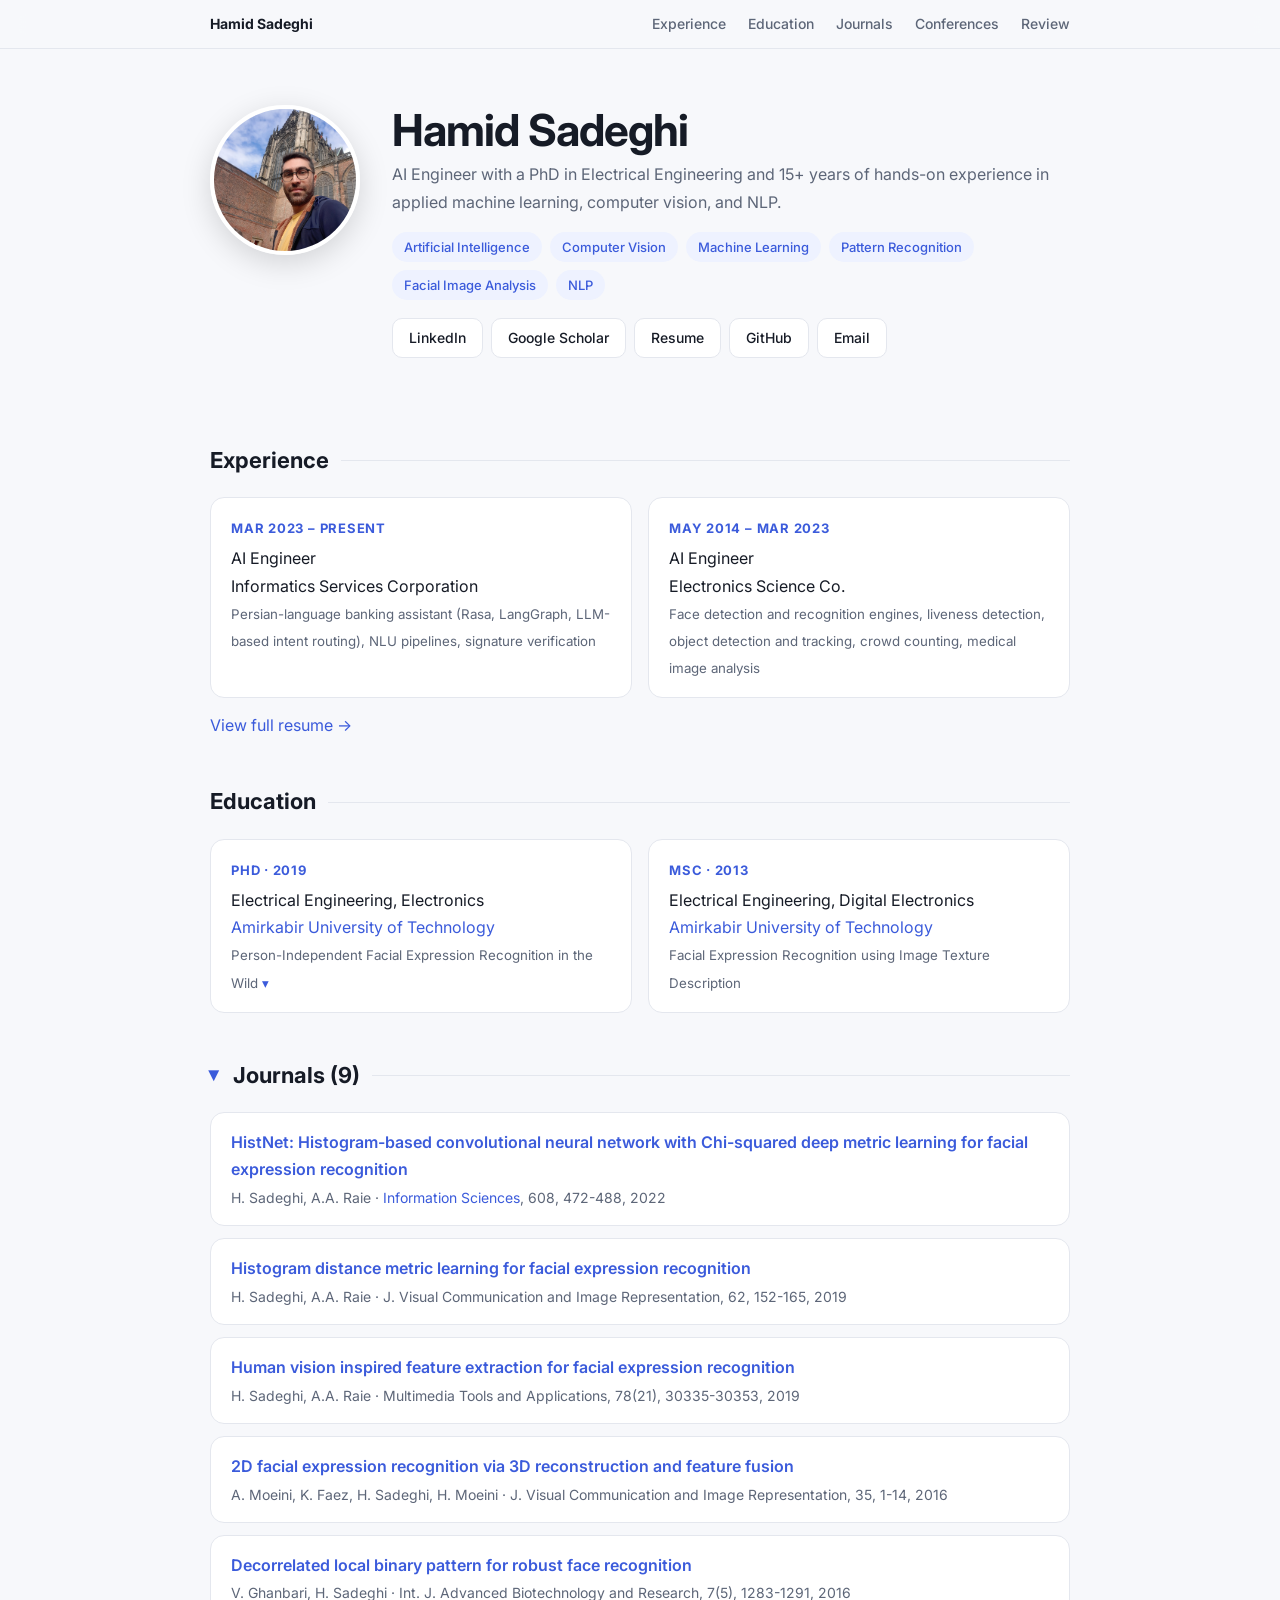
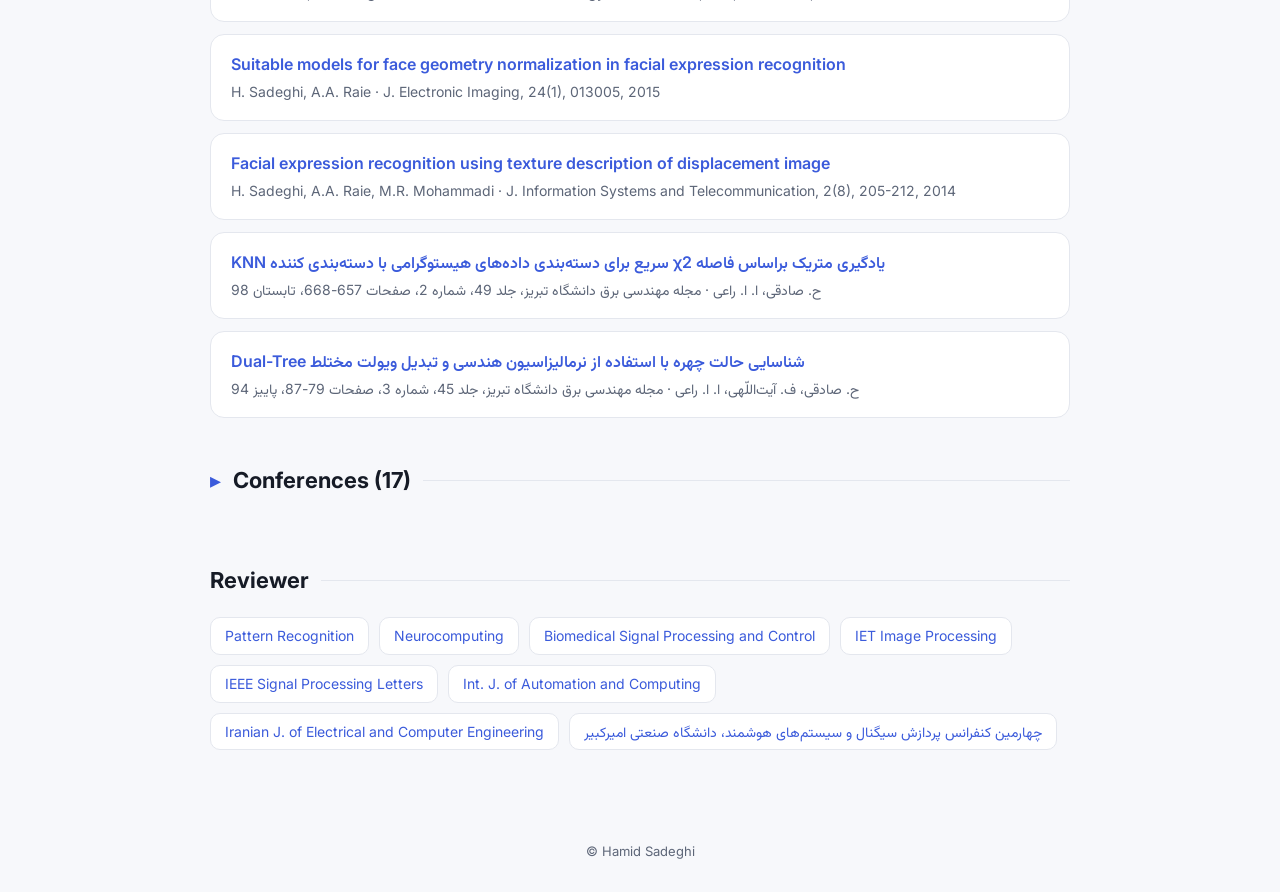
==== index.html @ 0c079925 "Update index.html" ====
<!DOCTYPE html>
<html lang="en">
<head>
<meta charset="utf-8">
<meta name="google-site-verification" content="cqQcz8V1ty5s8wyBF8rBsdcqiaj-2mbiNQ55920vi58" />
<meta name="viewport" content="width=device-width, initial-scale=1">
<title>Hamid Sadeghi – AI Engineer</title>
<meta name="description" content="Hamid Sadeghi, AI Engineer with a PhD in Electrical Engineering. 15+ years in machine learning, computer vision, and NLP. Publications, education, and links.">
<link rel="canonical" href="https://hamidsadeghi68.github.io/">
<meta property="og:type" content="website">
<meta property="og:title" content="Hamid Sadeghi – AI Engineer">
<meta property="og:description" content="AI Engineer with a PhD in Electrical Engineering and 15+ years of experience in machine learning, computer vision, and NLP.">
<meta property="og:url" content="https://hamidsadeghi68.github.io/">
<meta property="og:image" content="https://hamidsadeghi68.github.io/images/hamid.jpg">
<meta name="twitter:card" content="summary">
<link rel="icon" href="data:image/svg+xml,<svg xmlns='http://www.w3.org/2000/svg' viewBox='0 0 100 100'><rect width='100' height='100' rx='22' fill='%233b5bdb'/><text x='50' y='67' font-size='46' font-family='Arial' font-weight='700' text-anchor='middle' fill='white'>HS</text></svg>">
<script type="application/ld+json">{"@context":"https://schema.org","@type":"Person","name":"Hamid Sadeghi","jobTitle":"AI Engineer","url":"https://hamidsadeghi68.github.io/","alumniOf":"Amirkabir University of Technology","sameAs":["https://www.linkedin.com/in/hamidsadeghi68/","https://github.com/hamidsadeghi68","https://scholar.google.com/citations?user=UefF-PMAAAAJ"]}</script>
<link rel="preconnect" href="https://fonts.googleapis.com">
<link rel="preconnect" href="https://fonts.gstatic.com" crossorigin>
<link href="https://fonts.googleapis.com/css2?family=Inter:wght@400;500;600;700&family=Vazirmatn:wght@400;500;700&display=swap" rel="stylesheet">
<style>
:root{--bg:#f7f8fb;--card:#fff;--tx:#161b26;--mu:#5d6678;--ac:#3b5bdb;--ac2:#eef2ff;--bd:#e4e7ee}
@media(prefers-color-scheme:dark){:root{--bg:#0d1117;--card:#161b22;--tx:#e6edf3;--mu:#9aa5b4;--ac:#7c9cff;--ac2:#1c2540;--bd:#262d38}}
*{box-sizing:border-box}
html{scroll-behavior:smooth;scroll-padding-top:70px}
body{margin:0;background:var(--bg);color:var(--tx);font:16px/1.7 Inter,Vazirmatn,system-ui,sans-serif}
a{color:var(--ac);text-decoration:none}a:hover{text-decoration:underline}
nav{position:sticky;top:0;z-index:5;background:color-mix(in srgb,var(--bg) 85%,transparent);backdrop-filter:blur(12px);border-bottom:1px solid var(--bd)}
nav div{max-width:900px;margin:auto;padding:12px 20px;display:flex;gap:22px;flex-wrap:wrap;font-size:14px;font-weight:500}
nav b{margin-inline-end:auto}
nav a{color:var(--mu)}nav a:hover{color:var(--ac);text-decoration:none}
main{max-width:900px;margin:auto;padding:0 20px 60px}
.hero{display:flex;gap:32px;align-items:flex-start;padding:56px 0 40px}
.hero img{flex:none;aspect-ratio:1;width:150px;height:150px;border-radius:50%;object-fit:cover;border:4px solid var(--card);box-shadow:0 8px 30px rgba(0,0,0,.15)}
h1{font-size:clamp(30px,5vw,44px);line-height:1.15;margin:0 0 6px;letter-spacing:-.02em}
.sub{color:var(--mu);margin:0 0 16px}
.chips{display:flex;flex-wrap:wrap;gap:8px;margin-bottom:18px}
.chips span{background:var(--ac2);color:var(--ac);padding:4px 12px;border-radius:99px;font-size:13px;font-weight:500}
.btns a{display:inline-block;border:1px solid var(--bd);background:var(--card);color:var(--tx);padding:7px 16px;border-radius:10px;font-size:14px;font-weight:500;margin-inline-end:8px}
.btns a:hover{border-color:var(--ac);color:var(--ac);text-decoration:none}
section{margin-top:44px}
h2{font-size:22px;margin:0 0 18px;display:flex;align-items:center;gap:12px}
h2:after{content:"";flex:1;height:1px;background:var(--bd)}
.edu{display:grid;grid-template-columns:repeat(auto-fit,minmax(280px,1fr));gap:16px}
.card,li{background:var(--card);border:1px solid var(--bd);border-radius:14px;padding:16px 20px}
.card b{color:var(--ac);font-size:13px;text-transform:uppercase;letter-spacing:.06em}
.card p{margin:4px 0 0}.card small{color:var(--mu)}
ul{list-style:none;margin:0;padding:0;display:grid;gap:12px}
li{transition:.15s}li:hover{border-color:var(--ac);transform:translateY(-1px)}
li a{font-weight:600;display:block}
li .m{color:var(--mu);font-size:14px;margin-top:2px}
li.star{border-color:#f0b429}li.star .m:after{content:" ★ Best Paper";color:#d9a006;font-weight:600}
li[dir=rtl].star .m:after{content:" ★ مقاله برتر"}
.rev{display:flex;flex-wrap:wrap;gap:10px}
.rev a{background:var(--card);border:1px solid var(--bd);padding:6px 14px;border-radius:10px;font-size:14px}
summary{cursor:pointer;list-style:none}summary::-webkit-details-marker{display:none}summary h2{margin-bottom:18px}summary h2:before{content:"▸";color:var(--ac);transition:.2s}details[open]>summary h2:before{transform:rotate(90deg)}
.card summary small:after{content:" ▾";color:var(--ac)}.ab{font-size:14px;color:var(--mu)}
footer{text-align:center;color:var(--mu);font-size:13px;padding:30px}
@media(max-width:600px){nav div{flex-wrap:nowrap;overflow-x:auto;gap:18px}nav b{display:none}nav a{white-space:nowrap}.hero{flex-direction:column;align-items:center;text-align:center}.chips,.btns{justify-content:center}}
</style>
</head>
<body>
<nav><div><b>Hamid Sadeghi</b><a href="#experience">Experience</a><a href="#education">Education</a><a href="#journals">Journals</a><a href="#conferences">Conferences</a><a href="#review">Review</a></div></nav>
<main>
<header class="hero">
<img src="images/hamid.jpg" alt="Hamid Sadeghi">
<div>
<h1>Hamid Sadeghi</h1>
<p class="sub">AI Engineer with a PhD in Electrical Engineering and 15+ years of hands-on experience in applied machine learning, computer vision, and NLP.</p>
<div class="chips"><span>Artificial Intelligence</span><span>Computer Vision</span><span>Machine Learning</span><span>Pattern Recognition</span><span>Facial Image Analysis</span><span>NLP</span></div>
<div class="btns"><a href="https://www.linkedin.com/in/hamidsadeghi68/">LinkedIn</a><a href="https://scholar.google.com/citations?user=UefF-PMAAAAJ&hl=en">Google Scholar</a><a href="resume.html">Resume</a><a href="https://github.com/hamidsadeghi68">GitHub</a><a href="#" id="em">Email</a></div>
</div>
</header>

<section id="experience"><h2>Experience</h2>
<div class="edu">
<div class="card"><b>Mar 2023 – Present</b><p>AI Engineer<br>Informatics Services Corporation</p><small>Persian-language banking assistant (Rasa, LangGraph, LLM-based intent routing), NLU pipelines, signature verification</small></div>
<div class="card"><b>May 2014 – Mar 2023</b><p>AI Engineer<br>Electronics Science Co.</p><small>Face detection and recognition engines, liveness detection, object detection and tracking, crowd counting, medical image analysis</small></div>
</div><p style="margin-top:14px"><a href="resume.html">View full resume →</a></p></section>

<section id="education"><h2>Education</h2>
<div class="edu">
<div class="card"><b>PhD · 2019</b><p>Electrical Engineering, Electronics<br><a href="https://aut.ac.ir/">Amirkabir University of Technology</a></p><details><summary><small>Person-Independent Facial Expression Recognition in the Wild</small></summary><p class="ab">This thesis addresses facial expression recognition in uncontrolled conditions, focusing on feature extraction and classification. It proposes a texture descriptor inspired by the human vision system, a histogram metric learning algorithm based on a modified chi-squared distance with a convex loss function, and a histogram-based convolutional neural network trained end-to-end with a metric-learning loss. Person-independent accuracy reached 89.24% on RAF, 61.01% on SFEW, 83.41% on MMI and 98.47% on CK+, exceeding the best previously reported results by 2.24, 2.87, 4.88 and 1.17 points.<br><i>Keywords: metric learning, convolutional neural network, feature extraction, histogram classification.</i></p></details></div>
<div class="card"><b>MSc · 2013</b><p>Electrical Engineering, Digital Electronics<br><a href="https://aut.ac.ir/">Amirkabir University of Technology</a></p><small>Facial Expression Recognition using Image Texture Description</small></div>
</div></section>

<section id="journals"><details open><summary><h2>Journals (9)</h2></summary><ul>
<li dir="auto"><a href="https://www.sciencedirect.com/science/article/abs/pii/S0020025522006867">HistNet: Histogram-based convolutional neural network with Chi-squared deep metric learning for facial expression recognition</a><div class="m">H. Sadeghi, A.A. Raie · <a href="https://www.sciencedirect.com/journal/information-sciences" style="display:inline;font-weight:400">Information Sciences</a>, 608, 472-488, 2022</div></li>
<li dir="auto"><a href="https://www.sciencedirect.com/science/article/pii/S1047320319301592">Histogram distance metric learning for facial expression recognition</a><div class="m">H. Sadeghi, A.A. Raie · J. Visual Communication and Image Representation, 62, 152-165, 2019</div></li>
<li dir="auto"><a href="https://link.springer.com/article/10.1007/s11042-019-07863-z">Human vision inspired feature extraction for facial expression recognition</a><div class="m">H. Sadeghi, A.A. Raie · Multimedia Tools and Applications, 78(21), 30335-30353, 2019</div></li>
<li dir="auto"><a href="http://www.sciencedirect.com/science/article/pii/S1047320315002229">2D facial expression recognition via 3D reconstruction and feature fusion</a><div class="m">A. Moeini, K. Faez, H. Sadeghi, H. Moeini · J. Visual Communication and Image Representation, 35, 1-14, 2016</div></li>
<li dir="auto"><a href="http://bipublication.com/files/ijabr201605163_Vahid.pdf">Decorrelated local binary pattern for robust face recognition</a><div class="m">V. Ghanbari, H. Sadeghi · Int. J. Advanced Biotechnology and Research, 7(5), 1283-1291, 2016</div></li>
<li dir="auto"><a href="http://electronicimaging.spiedigitallibrary.org/article.aspx?articleid=2089719">Suitable models for face geometry normalization in facial expression recognition</a><div class="m">H. Sadeghi, A.A. Raie · J. Electronic Imaging, 24(1), 013005, 2015</div></li>
<li dir="auto"><a href="http://jist.ir/Article/13930805111692810">Facial expression recognition using texture description of displacement image</a><div class="m">H. Sadeghi, A.A. Raie, M.R. Mohammadi · J. Information Systems and Telecommunication, 2(8), 205-212, 2014</div></li>
<li dir="auto"><a href="https://tjee.tabrizu.ac.ir/article_9128_fa.html">یادگیری متریک براساس فاصله χ2 سریع برای دسته‌بندی داده‌های هیستوگرامی با دسته‌بندی کننده KNN</a><div class="m">ح. صادقی، ا. ا. راعی · مجله مهندسی برق دانشگاه تبریز، جلد 49، شماره 2، صفحات 657-668، تابستان 98</div></li>
<li dir="auto"><a href="http://tjee.tabrizu.ac.ir/article_2977_354.html">شناسایی حالت چهره با استفاده از نرمالیزاسیون هندسی و تبدیل ویولت مختلط Dual-Tree</a><div class="m">ح. صادقی، ف. آیت‌اللّهی، ا. ا. راعی · مجله مهندسی برق دانشگاه تبریز، جلد 45، شماره 3، صفحات 79-87، پاییز 94</div></li>
</ul></details></section>

<section id="conferences"><details><summary><h2>Conferences (17)</h2></summary><ul>
<li dir="auto"><a href="https://ieeexplore.ieee.org/document/8342346">Approximated chi-square distance for histogram matching in facial image analysis: face and expression recognition</a><div class="m">H. Sadeghi, A.A. Raie · MVIP 2017, Isfahan, Iran, pp. 188-191, IEEE, 2017</div></li>
<li dir="auto"><a href="https://civilica.com/doc/497432/">Illumination invariant visual tracking via Kalman filtering and efficient feature matching</a><div class="m">V. Ghanbari, H. Sadeghi, M.R. Nargesi · 1st Int. Conf. on New Research Achievements in Electrical and Computer Engineering, Tehran, 2016</div></li>
<li dir="auto"><a href="http://link.springer.com/chapter/10.1007/978-3-319-10849-0_11">Semi-dynamic facial expression recognition based on masked displacement image</a><div class="m">H. Sadeghi, A.A. Raie · AISP 2013, Tehran, Springer, pp. 100-108, 2014</div></li>
<li dir="auto"><a href="https://ieeexplore.ieee.org/document/6779970">Facial expression recognition using geometric normalization and appearance representation</a><div class="m">H. Sadeghi, A.A. Raie, M.R. Mohammadi · MVIP 2013, Zanjan, Iran, IEEE, pp. 159-163, 2013</div></li>
<li dir="auto"><strong>Probabilistic facial expression recognition generic elastic models from a single image for large pose face synthesis and recognition and reconstruction</strong><div class="m">A. Moeini, K. Faez, H. Sadeghi · IEEE ICMLA 2013 (accepted, not published)</div></li>
<li dir="auto"><a href="https://csi.org.ir/fa/paper/view/id/2695">یک شبکه عصبی کانولوشنی هیستوگرامی برای شناسایی حالت چهره</a><div class="m">ح. صادقی، ا. ا. راعی · بیست و پنجمین کنفرانس ملی سالانه انجمن کامپیوتر ایران، تهران، 1398</div></li>
<li dir="auto"><a href="https://civilica.com/doc/741450/">شناسایی حالت چهره در تصاویر کنترل شده و کنترل نشده با استفاده از یادگیری متریک</a><div class="m">ح. صادقی، ا. ا. راعی · دهمین کنفرانس بینایی ماشین و پردازش تصویر ایران، اصفهان، 1396</div></li>
<li dir="auto"><a href="https://civilica.com/doc/729440/">یادگیری متریک هیستوگرامی χ2 با تنظیم‌کننده dropout</a><div class="m">ح. صادقی، ا. ا. راعی · سومین کنفرانس پردازش سیگنال و سیستم‌های هوشمند ایران، دانشگاه صنعتی شاهرود، 1396</div></li>
<li dir="auto" class="star"><a href="https://csi.org.ir/fa/paper/view/id/2480">شناسایی حالت چهره با استفاده از توصیف بافت تصویر براساس ویژگی‌هایی مبتنی بر فیلتر گابور و سیستم بینایی انسان</a><div class="m">ح. صادقی، ا. ا. راعی · بیست و سومین کنفرانس ملی سالانه انجمن کامپیوتر ایران، تهران، 1396</div></li>
<li dir="auto"><a href="https://civilica.com/doc/497386/">موقعیت‌یابی نقاط چهره براساس توصیفگر هیستوگرام گرادیان جهت‌دار و جستجوی گروهی و مجزای نقاط چهره</a><div class="m">ح. صادقی، و. قنبری · اولین کنفرانس بین‌المللی دستاوردهای نوین پژوهشی در مهندسی برق و کامپیوتر، تهران، 1395</div></li>
<li dir="auto"><a href="https://civilica.com/doc/497431/">الگوهای دودویی محلی ناهمبسته برای شناسایی مقاوم چهره</a><div class="m">و. قنبری، ح. صادقی · اولین کنفرانس بین‌المللی دستاوردهای نوین پژوهشی در مهندسی برق و کامپیوتر، تهران، 1395</div></li>
<li dir="auto"><a href="https://civilica.com/doc/555715/">یادگیری متریک در داده‌های هیستوگرامی براساس اصلاح معیار فاصله χ2</a><div class="m">ح. صادقی، ا. ا. راعی · اولین کنفرانس بین‌المللی چشم‌اندازهای نو در مهندسی برق و کامپیوتر، تهران، 1395</div></li>
<li dir="auto"><a href="https://civilica.com/doc/459524/">شناسایی حالت چهره با اعمال ماسک‌های مشتق گوسی برای استخراج ویژگی‌های عدد جهت‌دار محلی از تصویر تفاضلی</a><div class="m">م. نجم‌آبادی، ا. ا. راعی، ح. صادقی · هفتمین کنفرانس ملی مهندسی برق و الکترونیک ایران، گناباد، 1394</div></li>
<li dir="auto"><strong>شناسایی حالت چهره با استفاده از مدل میانگین و تبدیل ویولت DT-CWT</strong><div class="m">ح. صادقی، ف. آیت‌اللّهی، ا. ا. راعی · بیست و دومین کنفرانس مهندسی برق ایران، تهران، 1393</div></li>
<li dir="auto"><a href="https://civilica.com/doc/373492/">تشخیص عیوب و موقعیت‌یابی خودکار پایه‌های اتصال در فن‌آوری ساخت آی-سی با ارائه تعریف جدیدی از الگوهای دودویی محلی</a><div class="m">ح. صادقی، ا. ا. راعی، ح. کاتوزیان · دومین کنفرانس بین‌المللی بازشناسی الگو و تحلیل تصویر ایران، گیلان، 1393</div></li>
<li dir="auto"><a href="https://civilica.com/doc/373482/">شناسایی حالت چهره با اعمال توصیفگر عدد جهت‌دار محلی بر روی تصویر تفاضلی</a><div class="m">م. نجم‌آبادی، ا. ا. راعی، ح. صادقی · دومین کنفرانس بین‌المللی بازشناسی الگو و تحلیل تصویر ایران، گیلان، 1393</div></li>
<li dir="auto"><a href="https://civilica.com/doc/208076/">شناسایی حالت چهره با استفاده از توصیف بافت تصویر جابجایی</a><div class="m">ح. صادقی، ا. ا. راعی، م. ر. محمدی · بیست و یکمین کنفرانس مهندسی برق ایران، مشهد، اردیبهشت 1392</div></li>
</ul></details></section>

<section id="review"><h2>Reviewer</h2><div class="rev">
<a href="https://www.sciencedirect.com/journal/pattern-recognition">Pattern Recognition</a>
<a href="https://www.journals.elsevier.com/neurocomputing">Neurocomputing</a>
<a href="https://www.sciencedirect.com/journal/biomedical-signal-processing-and-control">Biomedical Signal Processing and Control</a>
<a href="https://digital-library.theiet.org/content/journals/iet-ipr">IET Image Processing</a>
<a href="https://ieeexplore.ieee.org/xpl/RecentIssue.jsp?punumber=97">IEEE Signal Processing Letters</a>
<a href="http://www.ijac.net/">Int. J. of Automation and Computing</a>
<a href="http://www.ijece.org/">Iranian J. of Electrical and Computer Engineering</a>
<a href="https://civilica.com/papers/l-9948/">چهارمین کنفرانس پردازش سیگنال و سیستم‌های هوشمند، دانشگاه صنعتی امیرکبیر</a>
</div></section>
</main>
<footer>© Hamid Sadeghi</footer>
<script>document.getElementById("em").onclick=function(e){e.preventDefault();var a="hamid.sadeghi68"+"@"+"gmail.com",b=this;if(/Mobi|Android|iPhone/i.test(navigator.userAgent)){location.href="mailto:"+a;return}navigator.clipboard.writeText(a).then(function(){b.textContent="Copied: "+a;setTimeout(function(){b.textContent="Email"},3000)},function(){b.textContent=a})}</script>
</body>
</html>
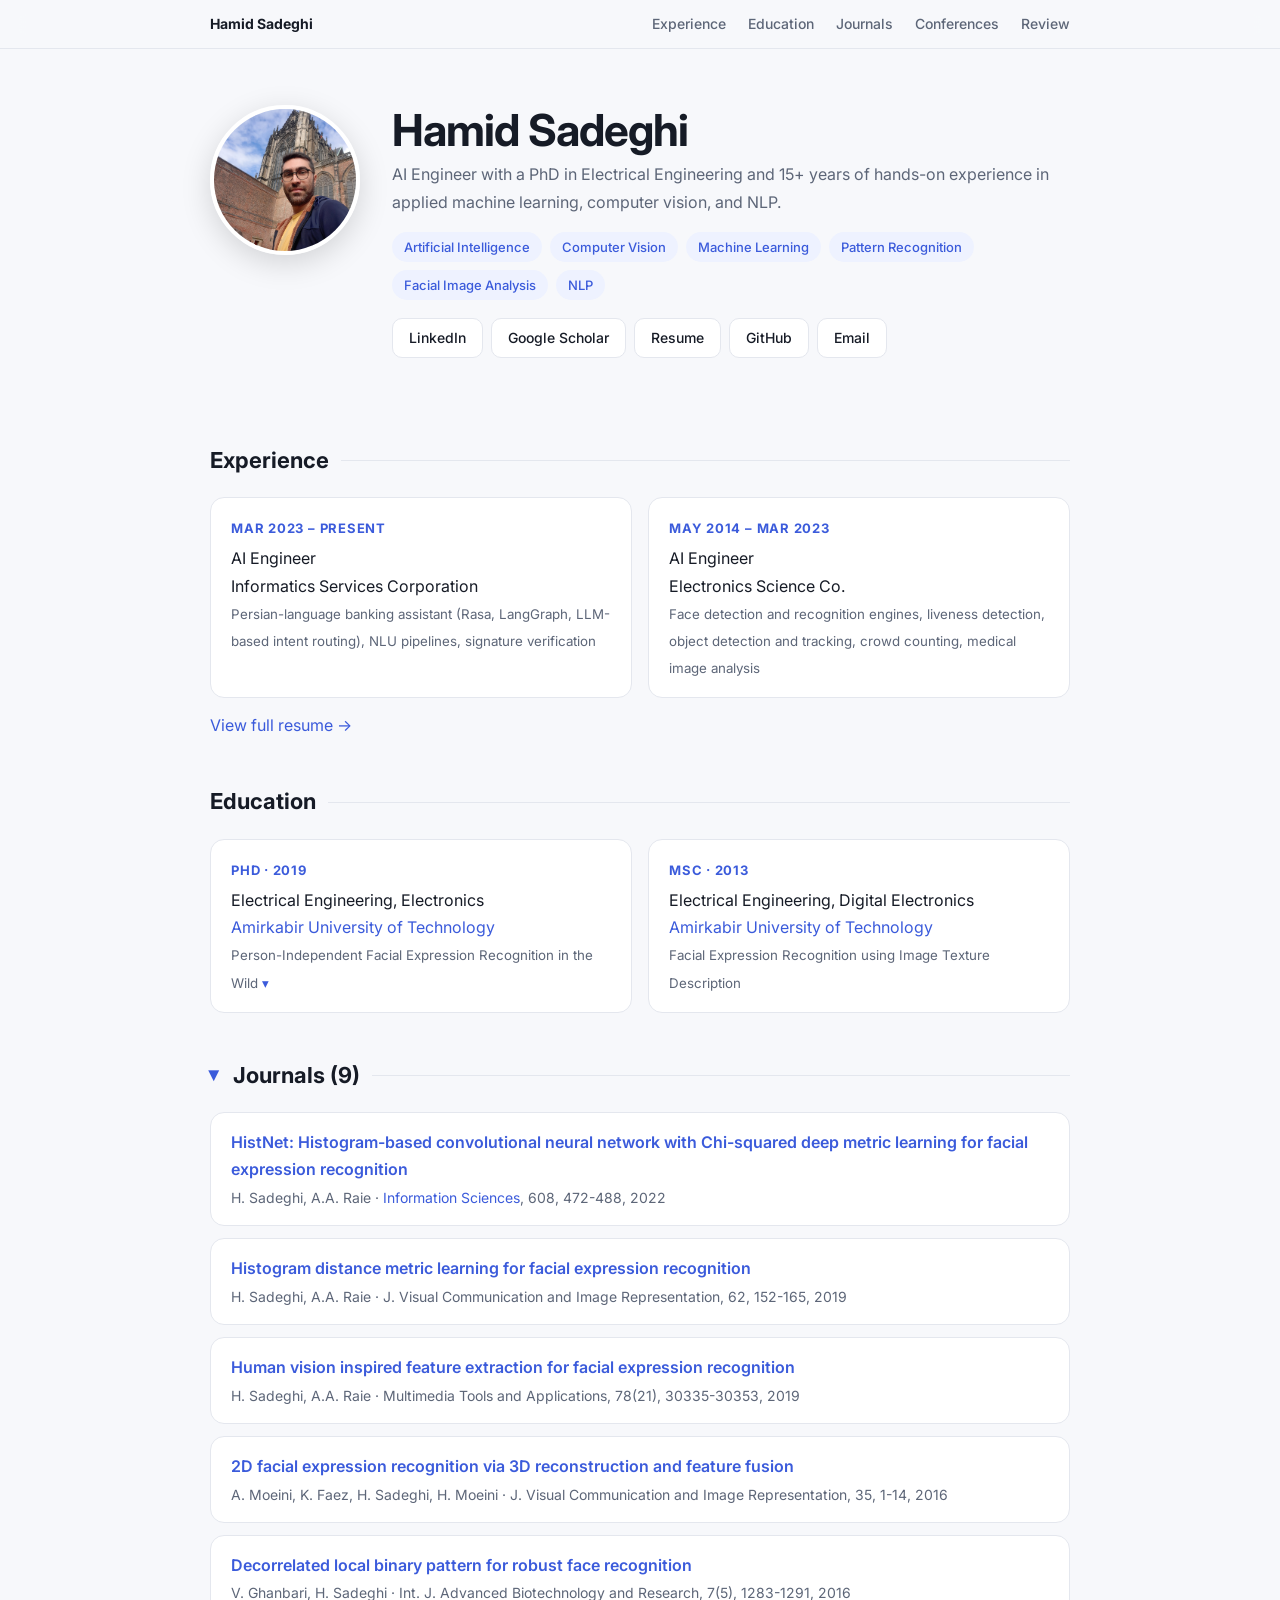
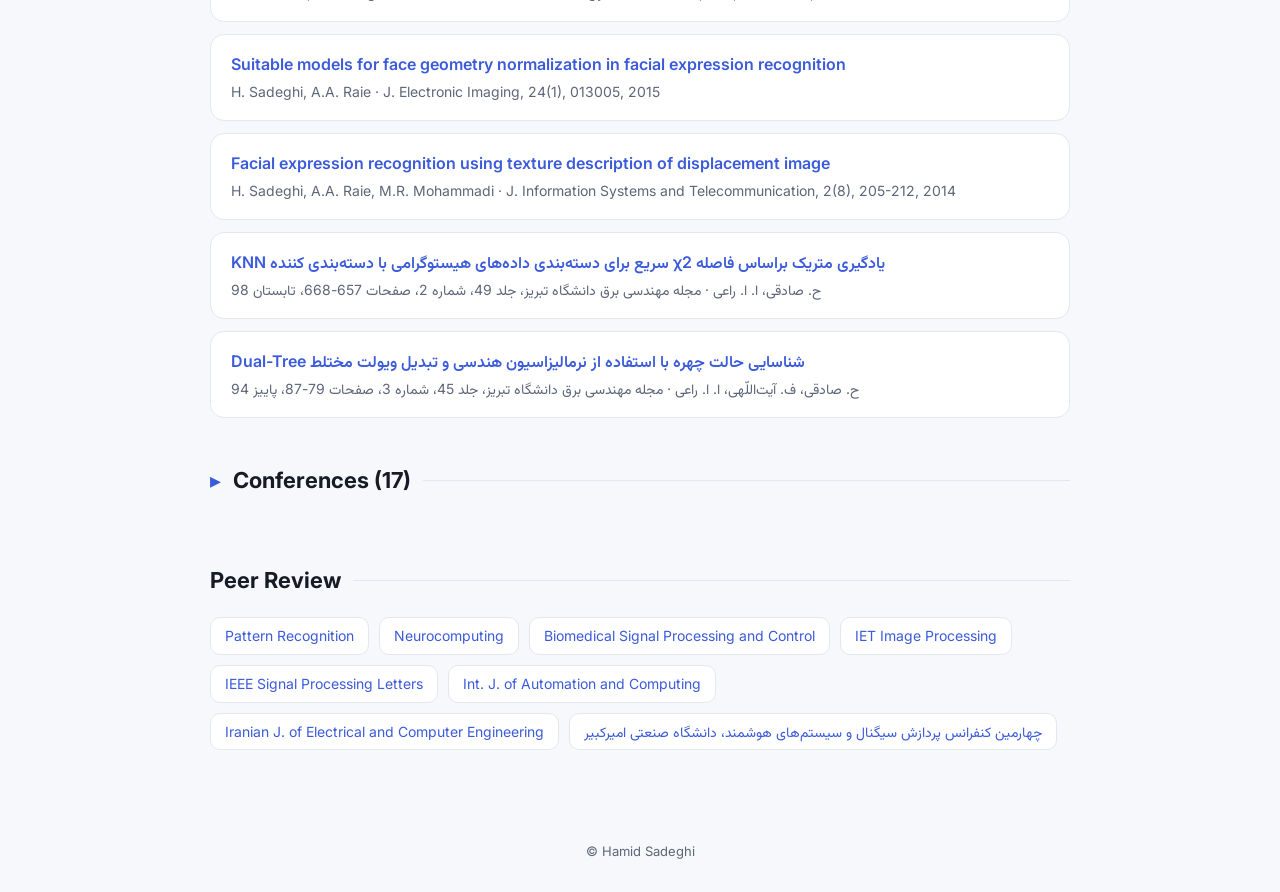
==== commit bbc1e014: "Update index.html" ====
--- a/index.html
+++ b/index.html
@@ -116,7 +116,7 @@
 <li dir="auto"><a href="https://civilica.com/doc/208076/">شناسایی حالت چهره با استفاده از توصیف بافت تصویر جابجایی</a><div class="m">ح. صادقی، ا. ا. راعی، م. ر. محمدی · بیست و یکمین کنفرانس مهندسی برق ایران، مشهد، اردیبهشت 1392</div></li>
 </ul></details></section>
 
-<section id="review"><h2>Reviewer</h2><div class="rev">
+<section id="review"><h2>Peer Review</h2><div class="rev">
 <a href="https://www.sciencedirect.com/journal/pattern-recognition">Pattern Recognition</a>
 <a href="https://www.journals.elsevier.com/neurocomputing">Neurocomputing</a>
 <a href="https://www.sciencedirect.com/journal/biomedical-signal-processing-and-control">Biomedical Signal Processing and Control</a>
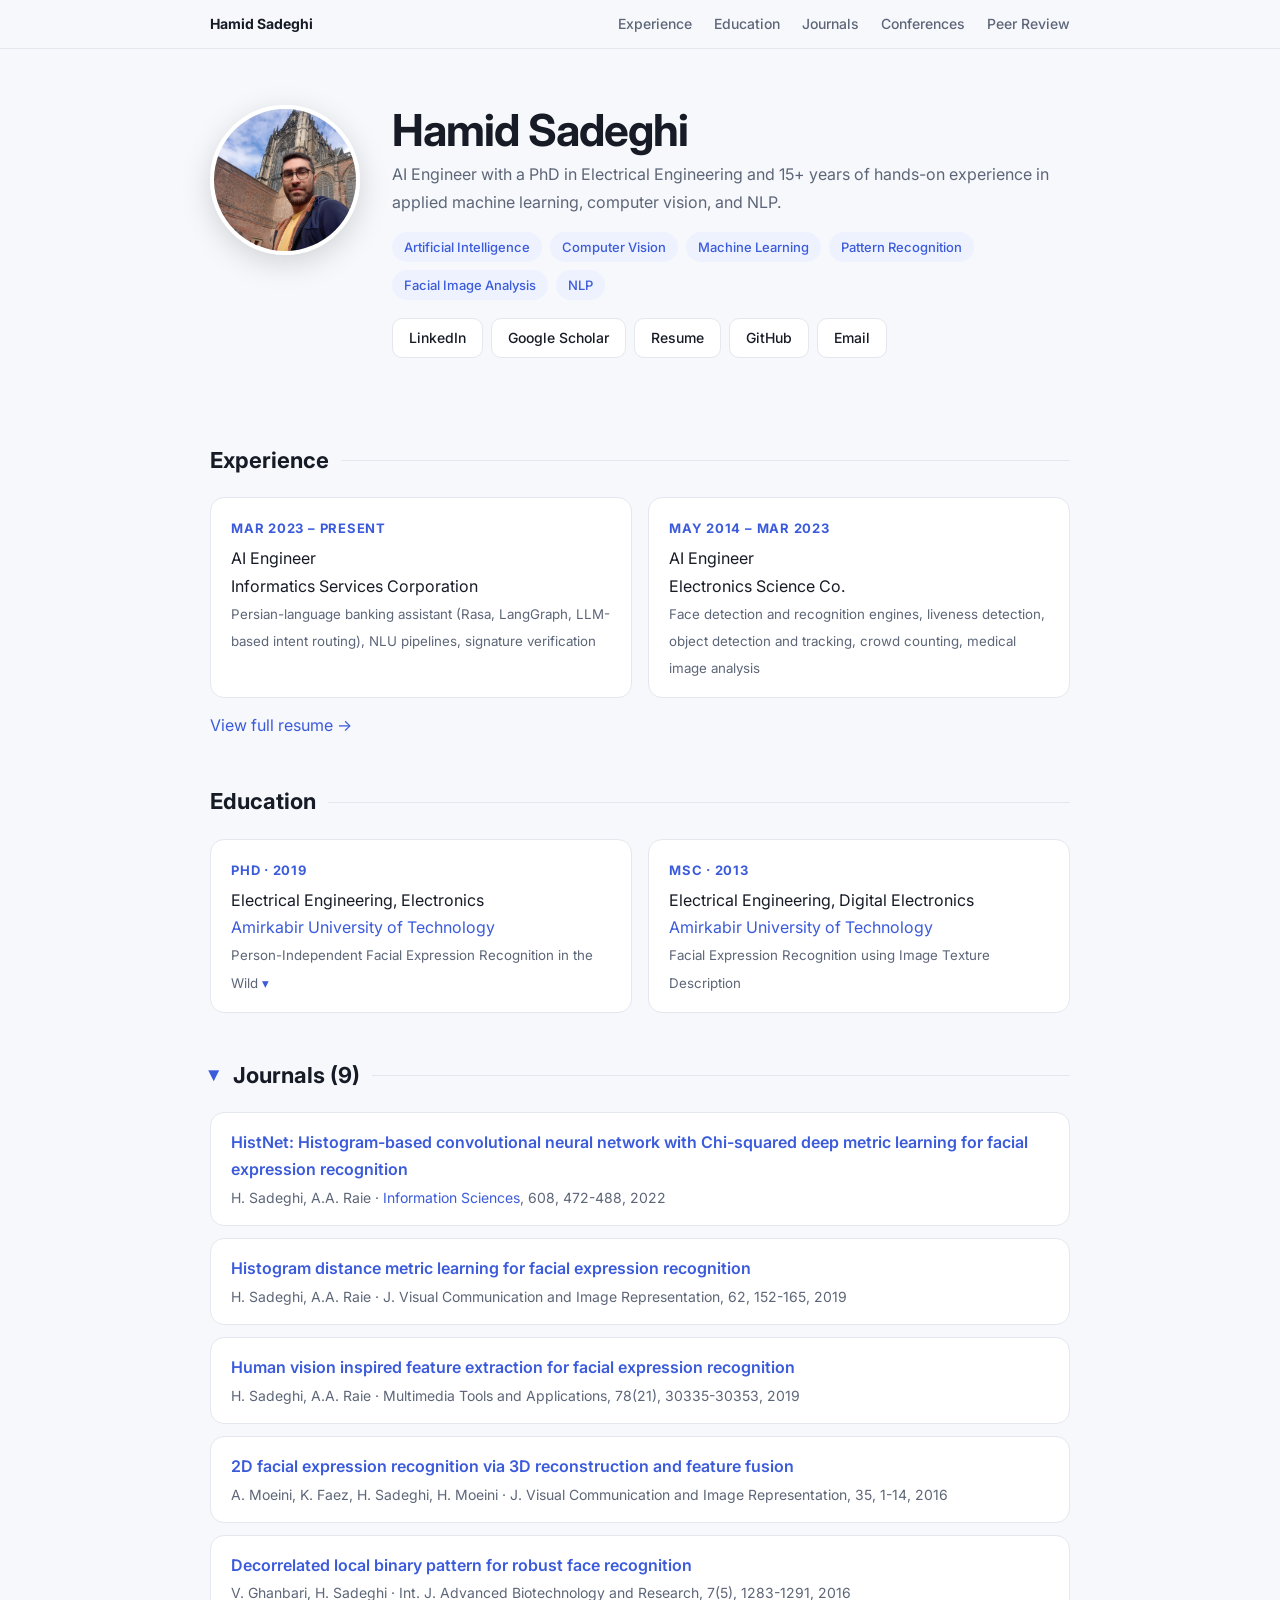
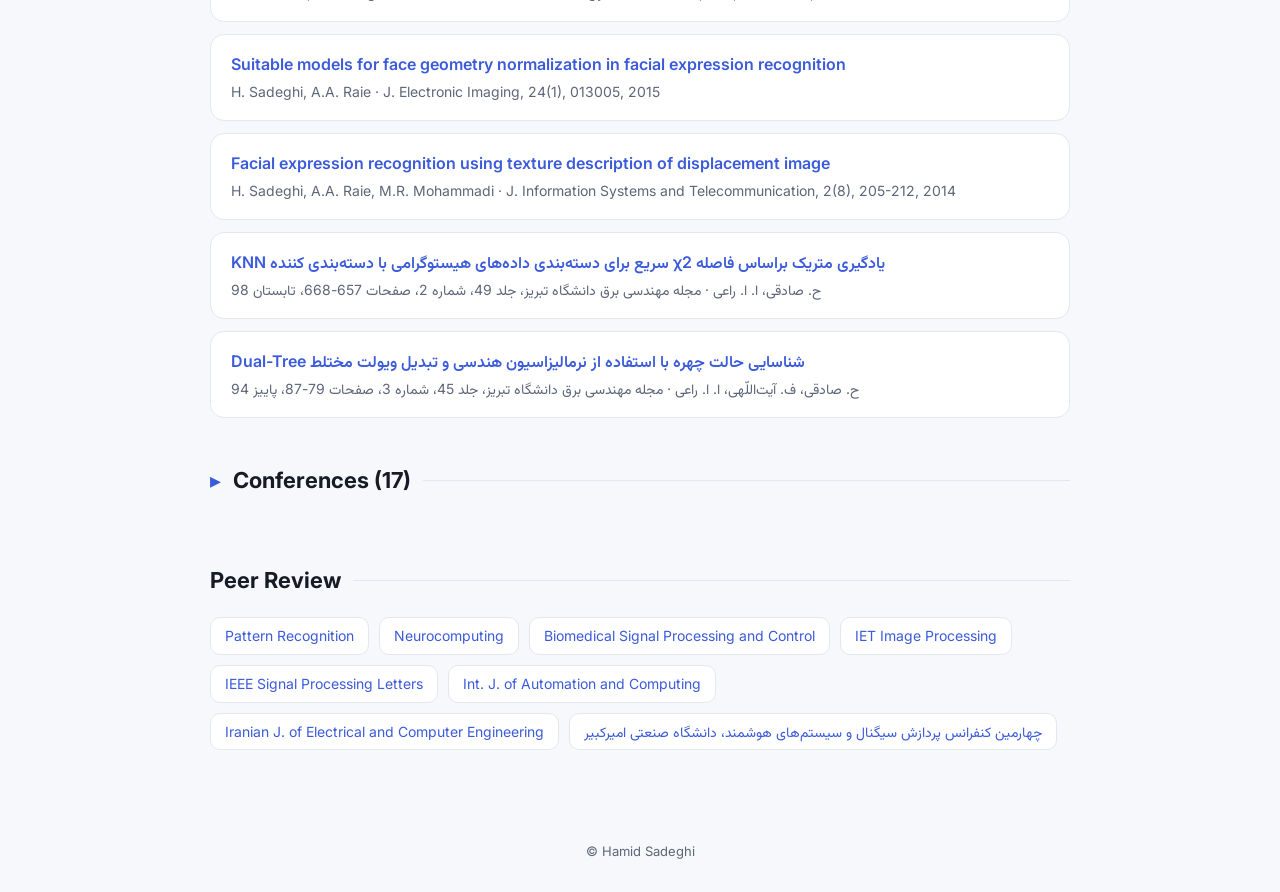
==== commit 9f0363d2: "Update index.html" ====
--- a/index.html
+++ b/index.html
@@ -55,12 +55,13 @@
 .rev a{background:var(--card);border:1px solid var(--bd);padding:6px 14px;border-radius:10px;font-size:14px}
 summary{cursor:pointer;list-style:none}summary::-webkit-details-marker{display:none}summary h2{margin-bottom:18px}summary h2:before{content:"▸";color:var(--ac);transition:.2s}details[open]>summary h2:before{transform:rotate(90deg)}
 .card summary small:after{content:" ▾";color:var(--ac)}.ab{font-size:14px;color:var(--mu)}
+#up{position:fixed;inset-inline-end:20px;bottom:20px;width:42px;height:42px;border-radius:50%;background:var(--ac);color:var(--bg);display:flex;align-items:center;justify-content:center;font-size:20px;opacity:0;pointer-events:none;transition:.2s;box-shadow:0 4px 14px rgba(0,0,0,.2)}#up.show{opacity:1;pointer-events:auto}#up:hover{text-decoration:none}
 footer{text-align:center;color:var(--mu);font-size:13px;padding:30px}
 @media(max-width:600px){nav div{flex-wrap:nowrap;overflow-x:auto;gap:18px}nav b{display:none}nav a{white-space:nowrap}.hero{flex-direction:column;align-items:center;text-align:center}.chips,.btns{justify-content:center}}
 </style>
 </head>
 <body>
-<nav><div><b>Hamid Sadeghi</b><a href="#experience">Experience</a><a href="#education">Education</a><a href="#journals">Journals</a><a href="#conferences">Conferences</a><a href="#review">Review</a></div></nav>
+<nav><div><b>Hamid Sadeghi</b><a href="#experience">Experience</a><a href="#education">Education</a><a href="#journals">Journals</a><a href="#conferences">Conferences</a><a href="#review">Peer Review</a></div></nav>
 <main>
 <header class="hero">
 <img src="images/hamid.jpg" alt="Hamid Sadeghi">
@@ -129,5 +130,7 @@
 </main>
 <footer>© Hamid Sadeghi</footer>
 <script>document.getElementById("em").onclick=function(e){e.preventDefault();var a="hamid.sadeghi68"+"@"+"gmail.com",b=this;if(/Mobi|Android|iPhone/i.test(navigator.userAgent)){location.href="mailto:"+a;return}navigator.clipboard.writeText(a).then(function(){b.textContent="Copied: "+a;setTimeout(function(){b.textContent="Email"},3000)},function(){b.textContent=a})}</script>
+<a href="#" id="up" aria-label="Back to top">↑</a>
+<script>var u=document.getElementById("up");onscroll=function(){u.classList.toggle("show",scrollY>600)};u.onclick=function(e){e.preventDefault();scrollTo({top:0,behavior:"smooth"})}</script>
 </body>
 </html>
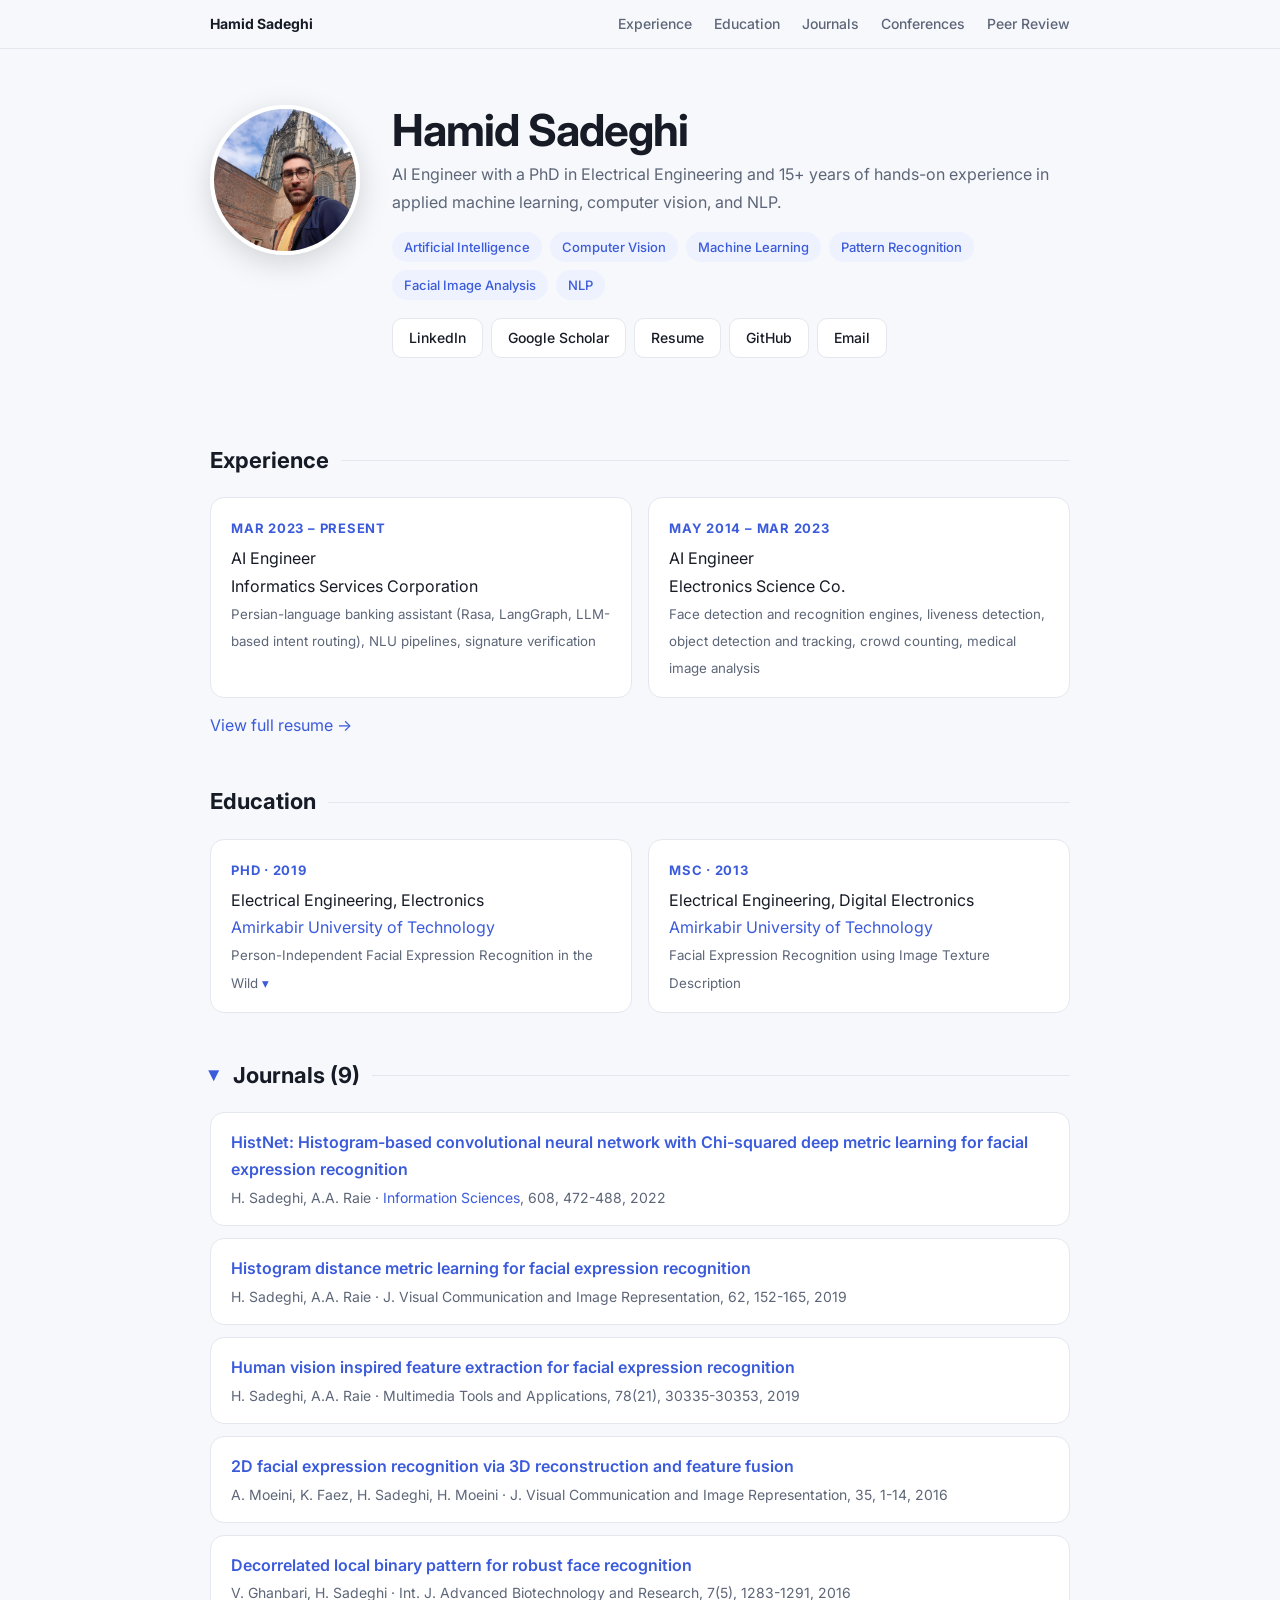
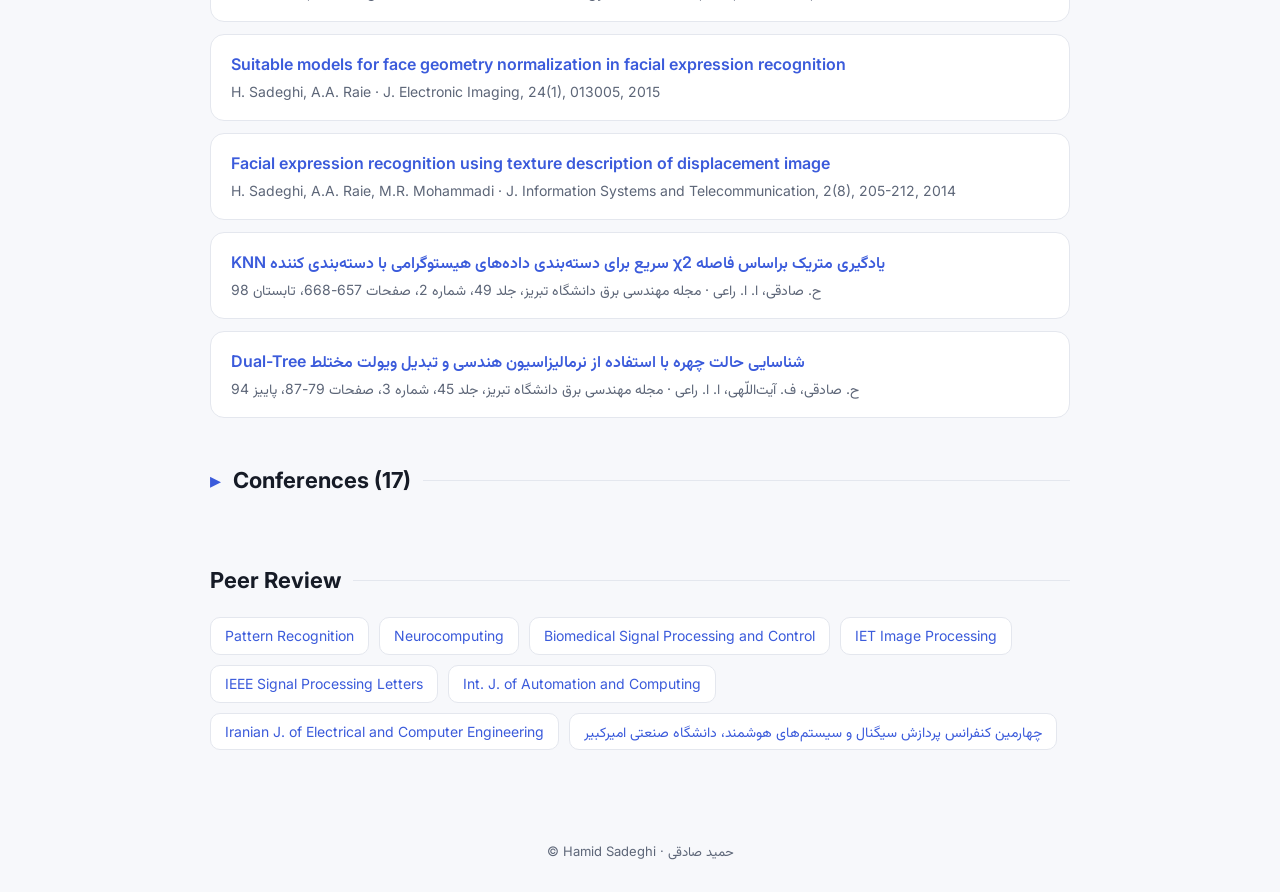
==== commit 2ab04eac: "Update index.html" ====
--- a/index.html
+++ b/index.html
@@ -4,17 +4,17 @@
 <meta charset="utf-8">
 <meta name="google-site-verification" content="cqQcz8V1ty5s8wyBF8rBsdcqiaj-2mbiNQ55920vi58" />
 <meta name="viewport" content="width=device-width, initial-scale=1">
-<title>Hamid Sadeghi – AI Engineer</title>
+<title>Hamid Sadeghi – AI Engineer | Computer Vision, NLP &amp; Machine Learning</title>
 <meta name="description" content="Hamid Sadeghi, AI Engineer with a PhD in Electrical Engineering. 15+ years in machine learning, computer vision, and NLP. Publications, education, and links.">
 <link rel="canonical" href="https://hamidsadeghi68.github.io/">
 <meta property="og:type" content="website">
-<meta property="og:title" content="Hamid Sadeghi – AI Engineer">
+<meta property="og:title" content="Hamid Sadeghi – AI Engineer | Computer Vision, NLP &amp; Machine Learning">
 <meta property="og:description" content="AI Engineer with a PhD in Electrical Engineering and 15+ years of experience in machine learning, computer vision, and NLP.">
 <meta property="og:url" content="https://hamidsadeghi68.github.io/">
 <meta property="og:image" content="https://hamidsadeghi68.github.io/images/hamid.jpg">
 <meta name="twitter:card" content="summary">
-<link rel="icon" href="data:image/svg+xml,<svg xmlns='http://www.w3.org/2000/svg' viewBox='0 0 100 100'><rect width='100' height='100' rx='22' fill='%233b5bdb'/><text x='50' y='67' font-size='46' font-family='Arial' font-weight='700' text-anchor='middle' fill='white'>HS</text></svg>">
-<script type="application/ld+json">{"@context":"https://schema.org","@type":"Person","name":"Hamid Sadeghi","jobTitle":"AI Engineer","url":"https://hamidsadeghi68.github.io/","alumniOf":"Amirkabir University of Technology","sameAs":["https://www.linkedin.com/in/hamidsadeghi68/","https://github.com/hamidsadeghi68","https://scholar.google.com/citations?user=UefF-PMAAAAJ"]}</script>
+<link rel="icon" href="/favicon.svg" type="image/svg+xml">
+<script type="application/ld+json">{"@context":"https://schema.org","@type":"Person","name":"Hamid Sadeghi","alternateName":"حمید صادقی","jobTitle":"AI Engineer","description":"AI Engineer with a PhD in Electrical Engineering, specializing in computer vision, NLP and machine learning","url":"https://hamidsadeghi68.github.io/","image":"https://hamidsadeghi68.github.io/images/hamid.jpg","alumniOf":"Amirkabir University of Technology","worksFor":{"@type":"Organization","name":"Informatics Services Corporation"},"knowsAbout":["Computer Vision","Machine Learning","Natural Language Processing","Deep Learning","Facial Image Analysis"],"sameAs":["https://www.linkedin.com/in/hamidsadeghi68/","https://github.com/hamidsadeghi68","https://scholar.google.com/citations?user=UefF-PMAAAAJ","https://orcid.org/0000-0002-4435-9213"]}</script>
 <link rel="preconnect" href="https://fonts.googleapis.com">
 <link rel="preconnect" href="https://fonts.gstatic.com" crossorigin>
 <link href="https://fonts.googleapis.com/css2?family=Inter:wght@400;500;600;700&family=Vazirmatn:wght@400;500;700&display=swap" rel="stylesheet">
@@ -81,7 +81,7 @@
 
 <section id="education"><h2>Education</h2>
 <div class="edu">
-<div class="card"><b>PhD · 2019</b><p>Electrical Engineering, Electronics<br><a href="https://aut.ac.ir/">Amirkabir University of Technology</a></p><details><summary><small>Person-Independent Facial Expression Recognition in the Wild</small></summary><p class="ab">This thesis addresses facial expression recognition in uncontrolled conditions, focusing on feature extraction and classification. It proposes a texture descriptor inspired by the human vision system, a histogram metric learning algorithm based on a modified chi-squared distance with a convex loss function, and a histogram-based convolutional neural network trained end-to-end with a metric-learning loss. Person-independent accuracy reached 89.24% on RAF, 61.01% on SFEW, 83.41% on MMI and 98.47% on CK+, exceeding the best previously reported results by 2.24, 2.87, 4.88 and 1.17 points.<br><i>Keywords: metric learning, convolutional neural network, feature extraction, histogram classification.</i></p></details></div>
+<div class="card"><b>PhD · 2019</b><p>Electrical Engineering, Electronics<br><a href="https://aut.ac.ir/">Amirkabir University of Technology</a></p><details><summary><small>Person-Independent Facial Expression Recognition in the Wild</small></summary><p class="ab">This thesis addresses facial expression recognition in uncontrolled conditions, focusing on feature extraction and classification. It proposes a texture descriptor inspired by the human vision system, a histogram metric learning algorithm based on a modified chi-squared distance with a convex loss function, and a histogram-based convolutional neural network trained end-to-end with a metric-learning loss. Person-independent accuracy reached 89.24% on RAF, 61.01% on SFEW, 83.41% on MMI and 98.47% on CK+, exceeding the best previously reported results by 2.24, 2.87, 4.88 and 1.17 points.<br><i>Keywords: metric learning, convolutional neural network, feature extraction, histogram classification.</i><br><a href="https://aut.ac.ir/content/6089/Automatic-Detection-of-Facial-Expression-in-Uncontrolled-Images">AUT news article about this research →</a></p></details></div>
 <div class="card"><b>MSc · 2013</b><p>Electrical Engineering, Digital Electronics<br><a href="https://aut.ac.ir/">Amirkabir University of Technology</a></p><small>Facial Expression Recognition using Image Texture Description</small></div>
 </div></section>
 
@@ -128,7 +128,7 @@
 <a href="https://civilica.com/papers/l-9948/">چهارمین کنفرانس پردازش سیگنال و سیستم‌های هوشمند، دانشگاه صنعتی امیرکبیر</a>
 </div></section>
 </main>
-<footer>© Hamid Sadeghi</footer>
+<footer>© Hamid Sadeghi · <span lang="fa">حمید صادقی</span></footer>
 <script>document.getElementById("em").onclick=function(e){e.preventDefault();var a="hamid.sadeghi68"+"@"+"gmail.com",b=this;if(/Mobi|Android|iPhone/i.test(navigator.userAgent)){location.href="mailto:"+a;return}navigator.clipboard.writeText(a).then(function(){b.textContent="Copied: "+a;setTimeout(function(){b.textContent="Email"},3000)},function(){b.textContent=a})}</script>
 <a href="#" id="up" aria-label="Back to top">↑</a>
 <script>var u=document.getElementById("up");onscroll=function(){u.classList.toggle("show",scrollY>600)};u.onclick=function(e){e.preventDefault();scrollTo({top:0,behavior:"smooth"})}</script>
